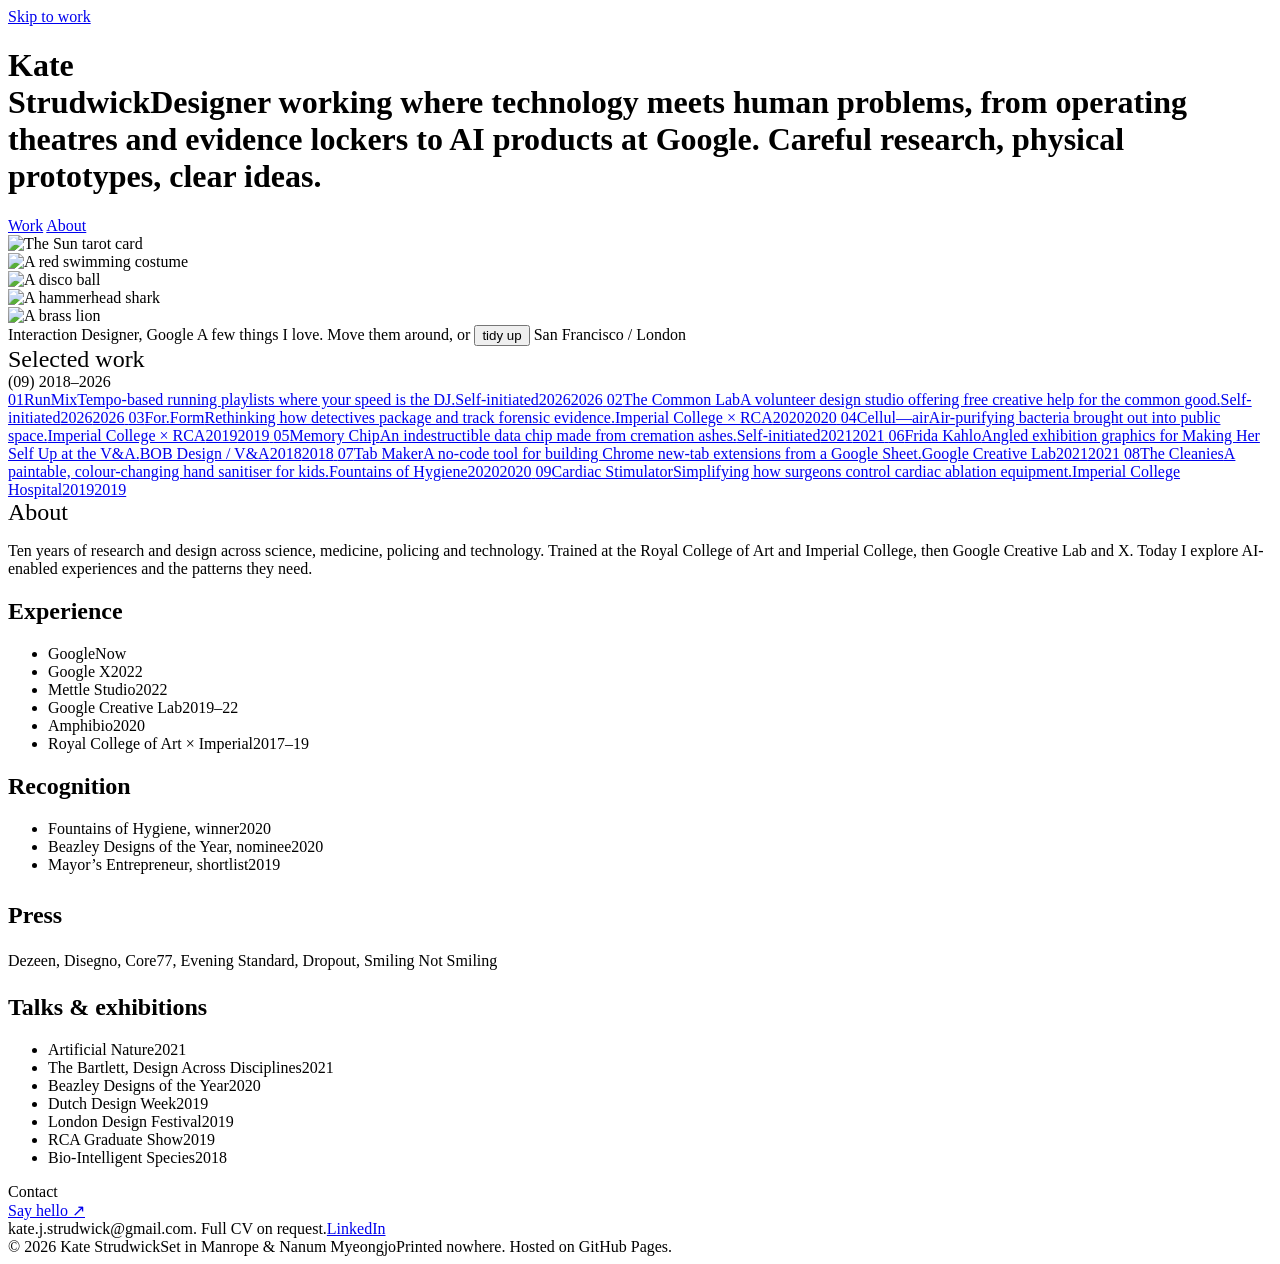
==== index.html @ f7bef3c4 "Add files via upload" ====
<!doctype html>
<html lang="en">
<head>
<meta charset="utf-8">
<meta name="viewport" content="width=device-width, initial-scale=1, viewport-fit=cover">
<title>Kate Strudwick, designer</title>
<meta name="description" content="Kate Strudwick is a designer working where technology meets human problems, from operating theatres and evidence lockers to AI products at Google.">
<meta property="og:title" content="Kate Strudwick, designer">
<meta property="og:description" content="Kate Strudwick is a designer working where technology meets human problems, from operating theatres and evidence lockers to AI products at Google.">
<meta property="og:image" content="https://katestrudwick.com/assets/img/share.jpg">
<meta property="og:url" content="https://katestrudwick.com/">
<meta name="twitter:card" content="summary_large_image">
<link rel="icon" href="favicon.svg" type="image/svg+xml">
<link rel="preconnect" href="https://fonts.googleapis.com"><link rel="preconnect" href="https://fonts.gstatic.com" crossorigin><link href="https://fonts.googleapis.com/css2?family=Manrope:wght@300;400;500;600;700&amp;family=Nanum+Myeongjo:wght@400;700&amp;display=swap" rel="stylesheet">
<link rel="stylesheet" href="assets/css/site.css">
</head>
<body>
<a class="skip" href="#work">Skip to work</a>
<div class="wrap">
<header class="hero">
<h1><span class="name">Kate<br>Strudwick</span>Designer working where technology meets human problems, from operating theatres and evidence lockers to AI products at Google. Careful research, physical prototypes, clear ideas.</h1>
<nav class="detail" aria-label="Main"><span class="links"><a href="#work">Work</a> <a href="#about">About</a></span><a class="dot-link" href="mailto:kate.j.strudwick@gmail.com" aria-label="Email Kate"><span class="dot"></span></a></nav>
<div class="objects" aria-label="A few things I love. Drag them around.">
<div class="obj" data-desk="22.3,440,190,-12" data-mob="18.1,468,85,-12" title="The Sun tarot card"><img src="assets/objects/object-1.png" alt="The Sun tarot card" draggable="false"></div>
<div class="obj" data-desk="34.3,376,240,8" data-mob="39.0,439,105,8" title="A red swimming costume"><img src="assets/objects/object-2.png" alt="A red swimming costume" draggable="false"></div>
<div class="obj" data-desk="50.7,505,270,0" data-mob="61.0,522,115,0" title="A disco ball"><img src="assets/objects/object-3.png" alt="A disco ball" draggable="false"></div>
<div class="obj" data-desk="67.5,367,150,24" data-mob="68.6,609,70,24" title="A hammerhead shark"><img src="assets/objects/object-4.png" alt="A hammerhead shark" draggable="false"></div>
<div class="obj" data-desk="35.8,660,300,-6" data-mob="29.1,619,130,-6" title="A brass lion"><img src="assets/objects/object-5.png" alt="A brass lion" draggable="false"></div>
</div>
<div class="hero-meta detail">
<span>Interaction Designer, Google</span>
<span>A few things I love. Move them around, or <button type="button" class="tidy">tidy up</button></span>
<span>San Francisco / London</span>
</div>
</header>

<main>
<section id="work" class="work" aria-labelledby="work-h">
<div class="section-head"><h2 id="work-h" class="label" style="margin:0;font-weight:400">Selected work</h2><span class="label muted">(09) 2018–2026</span></div>
<a class="row" href="runmix/" data-print="assets/img/runmix/print.jpg">
<span class="n">01</span><span class="t">RunMix</span><span class="d">Tempo-based running playlists where your speed is the DJ.</span><span class="w">Self-initiated<span class="y-m">2026</span></span><span class="y">2026</span>
</a>
<a class="row" href="the-common-lab/" data-print="assets/img/the-common-lab/print.jpg">
<span class="n">02</span><span class="t">The Common Lab</span><span class="d">A volunteer design studio offering free creative help for the common good.</span><span class="w">Self-initiated<span class="y-m">2026</span></span><span class="y">2026</span>
</a>
<a class="row" href="for-form/" data-print="assets/img/for-form/print.jpg">
<span class="n">03</span><span class="t">For.Form</span><span class="d">Rethinking how detectives package and track forensic evidence.</span><span class="w">Imperial College × RCA<span class="y-m">2020</span></span><span class="y">2020</span>
</a>
<a class="row" href="cellul-air/" data-print="assets/img/cellul-air/print.jpg">
<span class="n">04</span><span class="t">Cellul—air</span><span class="d">Air-purifying bacteria brought out into public space.</span><span class="w">Imperial College × RCA<span class="y-m">2019</span></span><span class="y">2019</span>
</a>
<a class="row" href="memory-chip/" data-print="assets/img/memory-chip/print.jpg">
<span class="n">05</span><span class="t">Memory Chip</span><span class="d">An indestructible data chip made from cremation ashes.</span><span class="w">Self-initiated<span class="y-m">2021</span></span><span class="y">2021</span>
</a>
<a class="row" href="frida-kahlo/" data-print="assets/img/frida-kahlo/print.jpg">
<span class="n">06</span><span class="t">Frida Kahlo</span><span class="d">Angled exhibition graphics for Making Her Self Up at the V&amp;A.</span><span class="w">BOB Design / V&amp;A<span class="y-m">2018</span></span><span class="y">2018</span>
</a>
<a class="row" href="tab-maker/" data-print="assets/img/tab-maker/print.jpg">
<span class="n">07</span><span class="t">Tab Maker</span><span class="d">A no-code tool for building Chrome new-tab extensions from a Google Sheet.</span><span class="w">Google Creative Lab<span class="y-m">2021</span></span><span class="y">2021</span>
</a>
<a class="row" href="the-cleanies/" data-print="assets/img/the-cleanies/print.jpg">
<span class="n">08</span><span class="t">The Cleanies</span><span class="d">A paintable, colour-changing hand sanitiser for kids.</span><span class="w">Fountains of Hygiene<span class="y-m">2020</span></span><span class="y">2020</span>
</a>
<a class="row" href="cardiac-stimulator/" data-print="assets/img/cardiac-stimulator/print.jpg">
<span class="n">09</span><span class="t">Cardiac Stimulator</span><span class="d">Simplifying how surgeons control cardiac ablation equipment.</span><span class="w">Imperial College Hospital<span class="y-m">2019</span></span><span class="y">2019</span>
</a>
</section>

<section id="about" class="about" aria-labelledby="about-h">
<h2 id="about-h" class="label" style="margin:0;font-weight:400">About</h2>
<div class="body">
<p class="lede">Ten years of research and design across science, medicine, policing and technology. Trained at the Royal College of Art and Imperial College, then Google Creative Lab and X. Today I explore AI-enabled experiences and the patterns they need.</p>
<div class="cols detail">
<div><h2>Experience</h2><ul><li><span>Google</span><span>Now</span></li><li><span>Google X</span><span>2022</span></li><li><span>Mettle Studio</span><span>2022</span></li><li><span>Google Creative Lab</span><span>2019–22</span></li><li><span>Amphibio</span><span>2020</span></li><li><span>Royal College of Art × Imperial</span><span>2017–19</span></li></ul></div>
<div><h2>Recognition</h2><ul><li><span>Fountains of Hygiene, winner</span><span>2020</span></li><li><span>Beazley Designs of the Year, nominee</span><span>2020</span></li><li><span>Mayor’s Entrepreneur, shortlist</span><span>2019</span></li></ul><h2 style="margin-top:28px">Press</h2><p style="margin:0;line-height:1.6">Dezeen, Disegno, Core77, Evening Standard, Dropout, Smiling Not Smiling</p></div>
<div><h2>Talks &amp; exhibitions</h2><ul><li><span>Artificial Nature</span><span>2021</span></li><li><span>The Bartlett, Design Across Disciplines</span><span>2021</span></li><li><span>Beazley Designs of the Year</span><span>2020</span></li><li><span>Dutch Design Week</span><span>2019</span></li><li><span>London Design Festival</span><span>2019</span></li><li><span>RCA Graduate Show</span><span>2019</span></li><li><span>Bio-Intelligent Species</span><span>2018</span></li></ul></div>
</div>
</div>
</section>
</main>

<footer class="contact">
<div class="label">Contact</div>
<a class="say-hello" href="mailto:kate.j.strudwick@gmail.com">Say hello ↗</a>
<div class="contact-line"><span>kate.j.strudwick@gmail.com. Full CV on request.</span><a href="https://www.linkedin.com/in/kate-strudwick-1132256a/">LinkedIn</a></div>
<div class="colophon detail"><span>© 2026 Kate Strudwick</span><span>Set in Manrope &amp; Nanum Myeongjo</span><span>Printed nowhere. Hosted on GitHub Pages.</span></div>
</footer>
</div>
<script src="assets/js/site.js"></script>
</body>
</html>
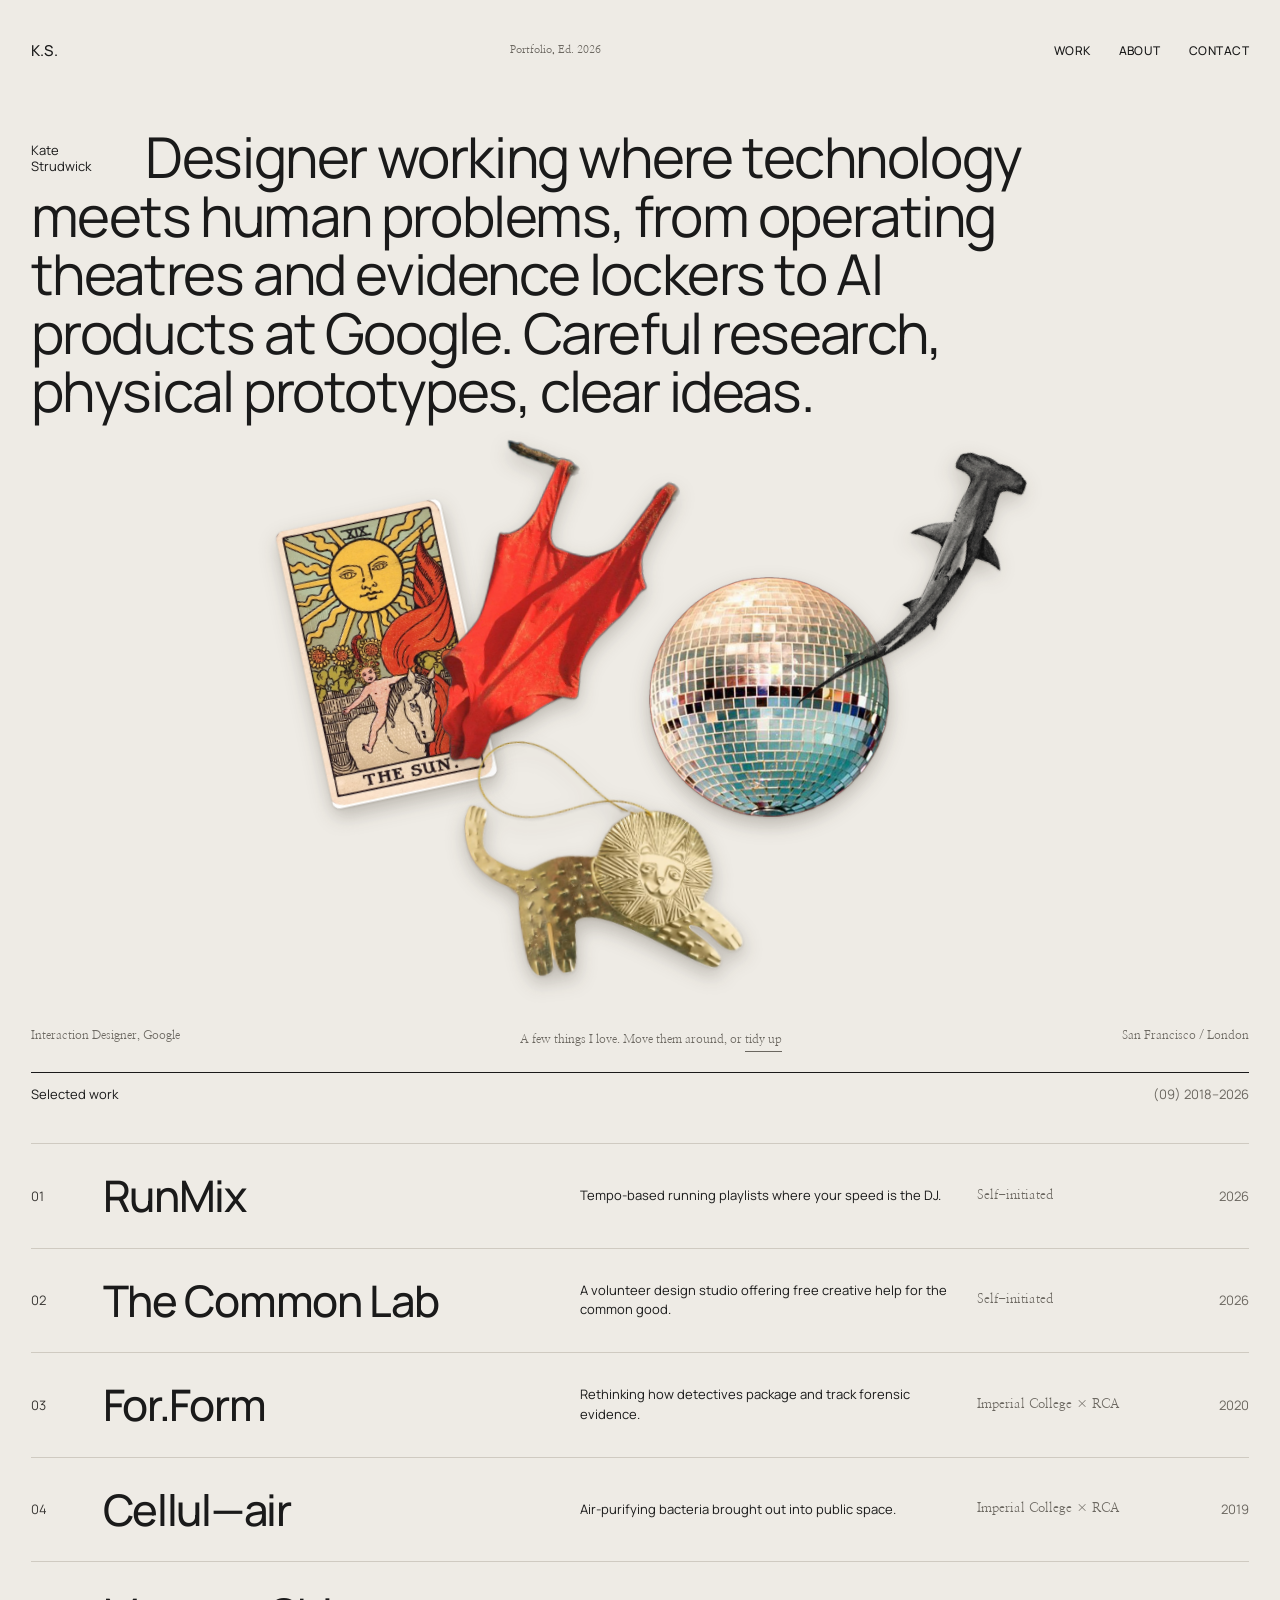
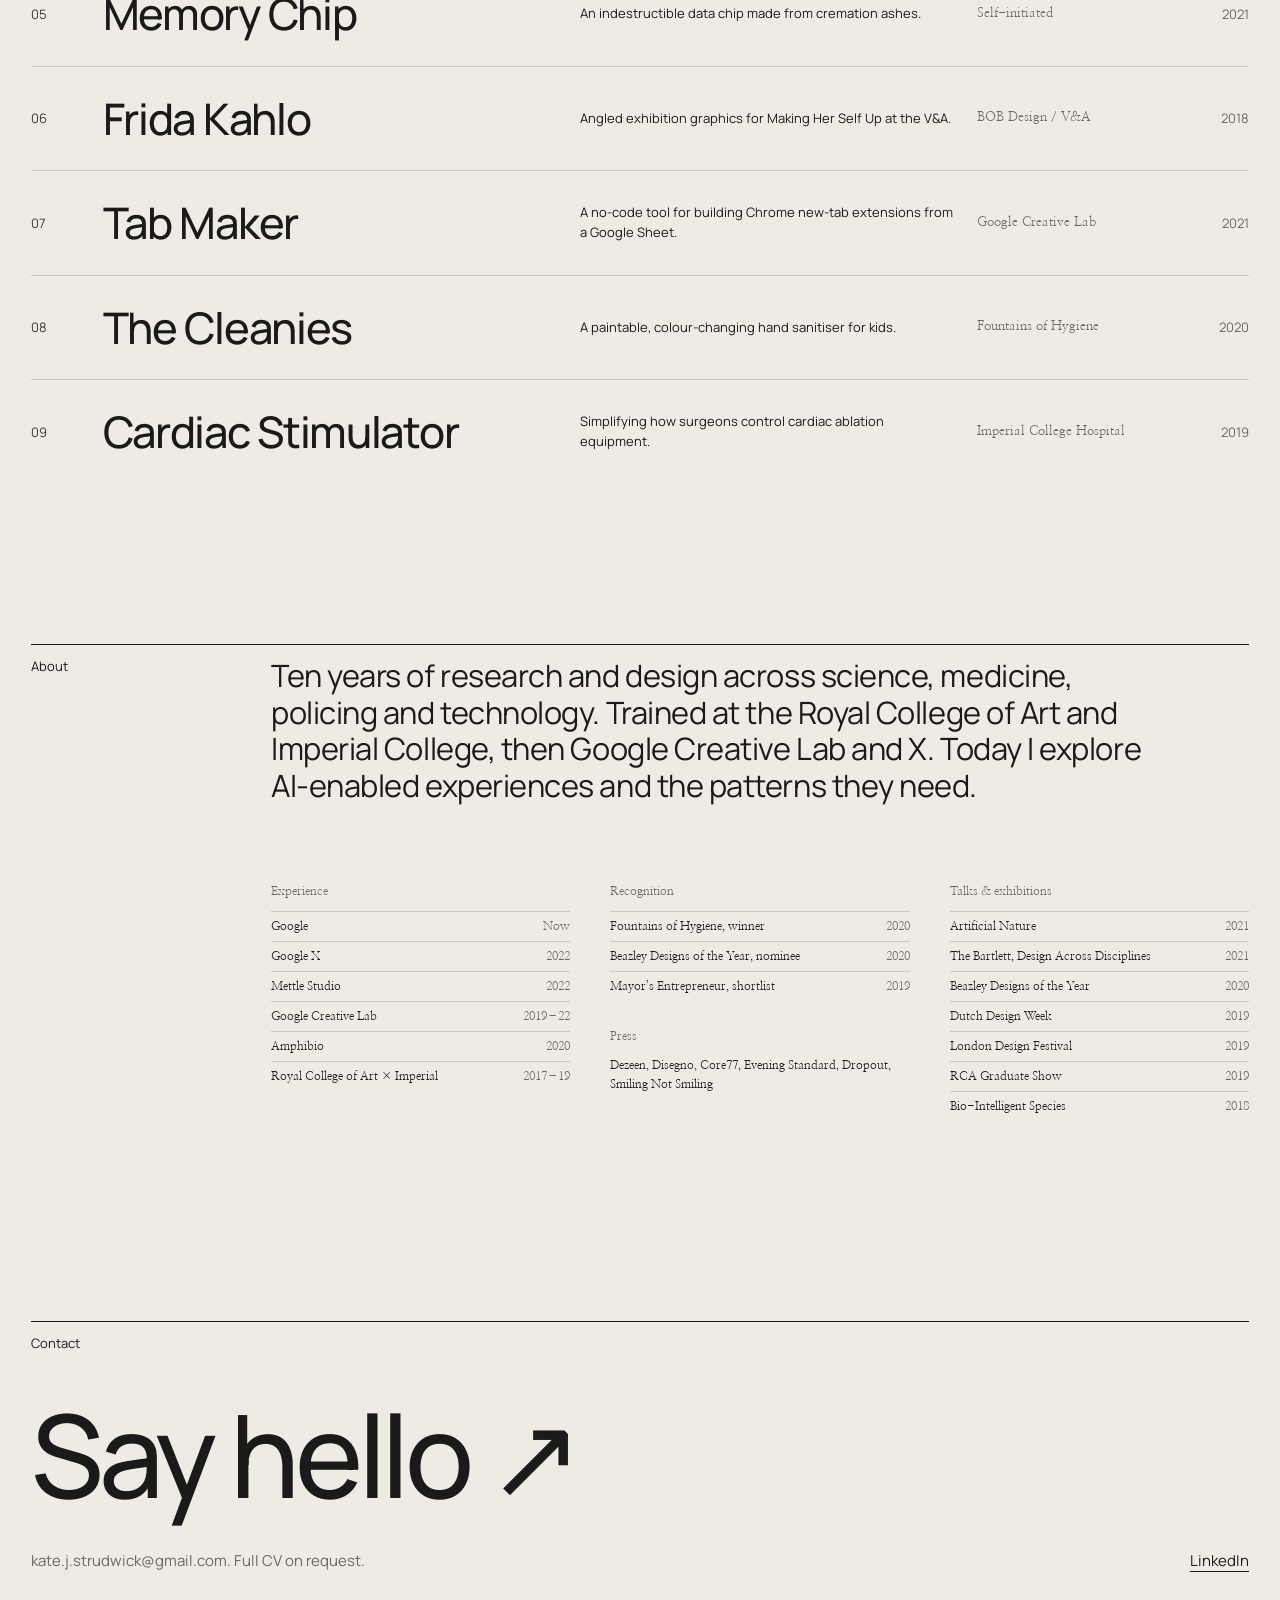
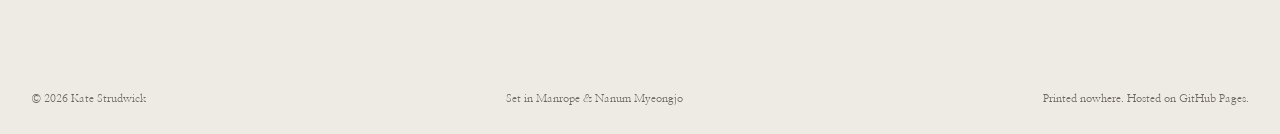
==== commit a1046a78: "Add files via upload" ====
--- a/index.html
+++ b/index.html
@@ -17,9 +17,13 @@
 <body>
 <a class="skip" href="#work">Skip to work</a>
 <div class="wrap">
-<header class="hero">
+<header class="topbar">
+<a class="ks" href="./" aria-label="Kate Strudwick, home">K.S.</a>
+<span class="detail muted mid">Portfolio, Ed. 2026</span>
+<nav class="caps-row" aria-label="Main"><a class="caps" id="nav-work" href="#work">Work</a><a class="caps" href="#about">About</a><a class="caps" href="mailto:kate.j.strudwick@gmail.com">Contact</a></nav>
+</header>
+<section class="hero" aria-label="Introduction">
 <h1><span class="name">Kate<br>Strudwick</span>Designer working where technology meets human problems, from operating theatres and evidence lockers to AI products at Google. Careful research, physical prototypes, clear ideas.</h1>
-<nav class="detail" aria-label="Main"><span class="links"><a href="#work">Work</a> <a href="#about">About</a></span><a class="dot-link" href="mailto:kate.j.strudwick@gmail.com" aria-label="Email Kate"><span class="dot"></span></a></nav>
 <div class="objects" aria-label="A few things I love. Drag them around.">
 <div class="obj" data-desk="22.3,440,190,-12" data-mob="18.1,468,85,-12" title="The Sun tarot card"><img src="assets/objects/object-1.png" alt="The Sun tarot card" draggable="false"></div>
 <div class="obj" data-desk="34.3,376,240,8" data-mob="39.0,439,105,8" title="A red swimming costume"><img src="assets/objects/object-2.png" alt="A red swimming costume" draggable="false"></div>
@@ -32,7 +36,7 @@
 <span>A few things I love. Move them around, or <button type="button" class="tidy">tidy up</button></span>
 <span>San Francisco / London</span>
 </div>
-</header>
+</section>
 
 <main>
 <section id="work" class="work" aria-labelledby="work-h">
--- a/assets/css/site.css
+++ b/assets/css/site.css
@@ -0,0 +1,178 @@
+/* katestrudwick.com */
+:root{
+  --paper:#EEEBE5; --ink:#1A1A1A; --ink-2:#3A3835; --muted:#6B6760; --rule:#CFCAC1;
+  --sans:"Manrope",system-ui,-apple-system,"Helvetica Neue",Arial,sans-serif;
+  --serif:"Nanum Myeongjo",Georgia,"Times New Roman",serif;
+  --gutter:clamp(20px,2.4vw,36px);
+}
+*{box-sizing:border-box}
+html{-webkit-text-size-adjust:100%}
+body{margin:0;background:var(--paper);color:var(--ink);font-family:var(--sans);-webkit-font-smoothing:antialiased}
+a{color:var(--ink);text-decoration:none}
+a:hover{color:#6B4E2E}
+button{font:inherit;color:inherit;background:none;border:0;padding:0;cursor:pointer}
+button:hover{color:#6B4E2E}
+img{max-width:100%}
+:focus-visible{outline:2px solid var(--ink);outline-offset:3px}
+.skip{position:absolute;left:-9999px;top:8px;background:var(--ink);color:var(--paper);padding:8px 12px;z-index:100}
+.skip:focus{left:8px;color:var(--paper)}
+.detail{font-family:var(--serif);font-size:12px}
+.muted{color:var(--muted)}
+.label{font-size:13px}
+.wrap{padding:0 var(--gutter)}
+
+/* ---------- Home: top bar (matches the project pages) ---------- */
+.topbar{display:flex;justify-content:space-between;align-items:center;gap:16px;padding-top:28px}
+.topbar .title{font-size:15px;font-weight:500;letter-spacing:.02em;text-transform:uppercase}
+.topbar .mid{font-size:11px}
+.caps-row{display:flex;gap:28px}
+
+/* ---------- Home: hero ---------- */
+.hero{position:relative;display:flex;flex-wrap:wrap;gap:24px 40px;align-items:flex-start;padding-top:56px;min-height:max(1000px,70vw)}
+.hero h1{flex:1 1 560px;margin:0;max-width:1180px;font-size:clamp(34px,4.4vw,150px);font-weight:400;letter-spacing:-.025em;line-height:1.04}
+@media (min-width:1100px){.hero h1{max-width:var(--stmt,75%)}}
+.ks{font-size:15px;font-weight:500;letter-spacing:.02em;text-decoration:none;color:var(--ink)}
+.hero .name{display:inline-block;vertical-align:.55em;margin-right:4.2em;font-size:clamp(13px,.9vw,20px);line-height:1.2;letter-spacing:0}
+.hero nav{flex:0 0 auto;display:flex;gap:20px;align-items:center;padding-top:12px}
+.dot{display:block;width:22px;height:22px;border-radius:50%;background:var(--ink)}
+.dot-link{display:flex;align-items:center;justify-content:center;width:44px;height:44px;margin:-11px;align-self:center}
+.hero-meta{position:absolute;left:0;right:0;bottom:20px;z-index:3;display:flex;flex-wrap:wrap;justify-content:space-between;gap:12px;color:var(--muted)}
+.tidy{border-bottom:1px solid currentColor;min-height:24px}
+.tidy:hover{color:var(--ink)}
+
+/* the objects */
+.objects{position:absolute;inset:0;pointer-events:none;z-index:2}
+.obj{position:absolute;pointer-events:auto;touch-action:none;user-select:none;-webkit-user-select:none;cursor:grab}
+.obj:active{cursor:grabbing}
+.obj img{display:block;width:100%;height:auto;pointer-events:none;filter:drop-shadow(0 8px 10px rgba(40,32,20,.22)) drop-shadow(0 1px 1px rgba(40,32,20,.18));transition:scale .16s ease;animation:drop 1.1s cubic-bezier(.25,.8,.3,1) both;animation-delay:var(--delay,0ms)}
+.obj:hover img{scale:1.04}
+@keyframes drop{0%{translate:0 -110vh;opacity:0}12%{opacity:1}70%{translate:0 14px}85%{translate:0 -6px}100%{translate:0 0}}
+
+/* ---------- Home: work list ---------- */
+.section-head{display:flex;justify-content:space-between;align-items:baseline;border-top:1px solid var(--ink);padding-top:12px;margin-bottom:40px}
+.work{position:relative}
+.row{display:flex;flex-wrap:wrap;align-items:center;gap:12px 24px;padding:30px 0;border-top:1px solid var(--rule)}
+.row .n{flex:0 0 48px;font-size:13px;color:var(--ink-2)}
+.row .t{flex:1 1 360px;font-size:clamp(30px,3.4vw,48px);font-weight:500;letter-spacing:-.03em;line-height:1}
+.row .d{flex:1 1 280px;font-size:13px;line-height:1.5}
+.row .w{flex:0 0 200px;font-family:var(--serif);font-size:13px;color:var(--muted)}
+.row .y-m{display:none}
+.row .y{flex:0 0 48px;font-size:13px;color:var(--muted);text-align:right}
+.hover-print{position:fixed;left:0;top:0;width:220px;z-index:50;pointer-events:none;box-shadow:0 1px 2px rgba(40,32,20,.16),0 12px 26px rgba(40,32,20,.18);opacity:0;transition:opacity .15s ease}
+.hover-print.on{opacity:1}
+.hover-print img{display:block;width:100%;aspect-ratio:4/5;object-fit:cover}
+
+/* ---------- Home: about + contact ---------- */
+.about{display:flex;flex-wrap:wrap;gap:40px;border-top:1px solid var(--ink);margin-top:160px;padding-top:12px}
+.about > .label{flex:1 1 200px}
+.about .body{flex:999 1 640px;min-width:0}
+.about p.lede{margin:0;max-width:900px;font-size:clamp(24px,2.4vw,34px);line-height:1.2;letter-spacing:-.015em}
+.cols{display:flex;flex-wrap:wrap;gap:40px;margin-top:80px}
+.cols > div{flex:1 1 240px}
+.cols h2{margin:0 0 12px;font:inherit;color:var(--muted)}
+.cols ul{list-style:none;margin:0;padding:0}
+.cols li{display:flex;justify-content:space-between;gap:12px;padding:7px 0;border-top:1px solid var(--rule)}
+.cols li span:last-child{color:var(--muted)}
+.contact{margin-top:200px;border-top:1px solid var(--ink);padding:12px 0 28px}
+.say-hello{display:block;margin-top:48px;font-size:clamp(56px,9vw,152px);font-weight:500;letter-spacing:-.045em;line-height:.95}
+.contact-line{display:flex;flex-wrap:wrap;justify-content:space-between;gap:12px;margin-top:40px;font-size:15px;color:var(--muted)}
+.contact-line a{border-bottom:1px solid var(--ink)}
+.colophon{display:flex;flex-wrap:wrap;justify-content:space-between;gap:12px;margin-top:120px;font-size:11px;color:var(--muted)}
+
+/* ---------- Project page ---------- */
+body.project{height:100vh;height:100dvh;overflow:hidden}
+.p{position:relative;height:100vh;height:100dvh;display:flex;flex-direction:column;overflow:hidden}
+.p-head{display:grid;grid-template-columns:1fr auto 1fr;align-items:baseline;gap:16px;padding:28px var(--gutter) 0}
+.p-head .info{justify-self:end}
+.p-head h1{margin:0;text-align:center;font-family:var(--serif);font-size:15px;font-weight:400;letter-spacing:0}
+.caps{font-size:12px;font-weight:500;letter-spacing:.04em;text-transform:uppercase;min-height:44px;display:inline-flex;align-items:center}
+.p-summary{display:none}
+.p-stage{flex:1 1 auto;min-height:0;display:flex;align-items:center;justify-content:center;padding:24px clamp(20px,6vw,120px);cursor:e-resize;width:100%}
+.p-stage img{display:none;max-width:100%;max-height:100%;object-fit:contain}
+.p-stage img.on{display:block}
+.p-stage{container-type:size}
+.p-stage .vid{display:none;width:min(100cqw,calc(100cqh * 16 / 9));aspect-ratio:16/9;background:#000;cursor:auto}
+.p-stage .vid.on{display:block}
+.p-stage .vid iframe{display:block;width:100%;height:100%;border:0}
+.single .p-nav,.single .p-dots{visibility:hidden}
+.single .p-stage{cursor:auto}
+.p-foot{display:flex;flex-wrap:wrap;justify-content:space-between;align-items:center;gap:12px 24px;padding:0 var(--gutter) 20px;font-family:var(--serif);font-size:11px}
+.p-foot .cap{flex:1 1 320px;color:var(--muted)}
+.p-nav{display:flex;gap:20px;align-items:center;font-variant-numeric:tabular-nums}
+.p-nav button{min-width:44px;min-height:44px;font-family:var(--sans);font-size:14px}
+.p-dots,.p-about{display:none}
+.p-panel{position:absolute;top:0;right:0;bottom:0;width:min(600px,100%);background:var(--panel,#D6D9E0);transform:translateX(100%);transition:transform .52s cubic-bezier(.2,.7,.1,1),visibility 0s linear .52s;overflow-y:auto;padding:28px var(--gutter) 40px;z-index:10;visibility:hidden}
+.panel-open .p-panel{transform:none;visibility:visible;transition:transform .52s cubic-bezier(.2,.7,.1,1),visibility 0s}
+.p-panel .top{display:flex;justify-content:space-between;align-items:baseline;margin-bottom:40px;position:sticky;top:-28px;background:var(--panel,#D6D9E0);padding-top:0}
+.p-panel .sub{font-family:var(--serif);font-size:11px;color:#4A4843}
+.p-panel .intro{margin:0 0 28px;font-size:28px;line-height:1.15;letter-spacing:-.015em}
+.p-panel .text{font-size:15px;line-height:1.5}
+.p-panel .text p{margin:0 0 16px}
+.meta{margin-top:40px;font-size:13px}
+.meta div{display:flex;gap:16px;padding:10px 0;border-top:1px solid rgba(26,26,26,.25)}
+.meta dt{flex:0 0 110px;margin:0}
+.meta dd{margin:0}
+.stages{margin-top:48px}
+.stages h2{margin:0 0 12px;font:400 11px var(--serif);color:#4A4843}
+.stages div{display:flex;gap:16px;padding:12px 0;border-top:1px solid rgba(26,26,26,.25);font-size:14px;line-height:1.45}
+.stages span:first-child{flex:0 0 110px}
+.next{display:block;margin-top:56px;padding-top:12px;border-top:1px solid rgba(26,26,26,.25);font-size:22px;letter-spacing:-.01em}
+.scrim{display:none}
+
+/* ---------- Phones ---------- */
+@media (max-width:700px){
+  .wrap{padding:0 20px}
+  .topbar{padding-top:8px;align-items:center}
+  .topbar .mid{display:none}
+  .topbar .title{font-size:13px}
+  .caps-row{gap:16px}
+  .hero{display:block;padding-top:32px;min-height:870px}
+  .hero h1{font-size:30px;line-height:1.1}
+  .hero .name{vertical-align:.35em;margin-right:2.4em;font-size:12px}
+  .hero-meta{flex-direction:column;gap:4px;bottom:20px}
+  .objects{left:-20px;right:-20px;overflow:hidden}
+  .section-head{margin-bottom:24px}
+  .row{display:grid;grid-template-columns:30px 1fr;gap:8px 0;padding:20px 0 22px}
+  .row .n{font-size:12px}
+  .row .t{font-size:30px}
+  .row .d,.row .w,.row .y{grid-column:2;flex:none;text-align:left}
+  .row .w{display:flex;justify-content:space-between;font-size:12px}
+  .row .y{display:none}
+  .row .w .y-m{display:inline}
+  .about,.contact{margin-top:96px}
+  .about{display:block}
+  .about p.lede{font-size:22px;line-height:1.22;margin-top:24px}
+  .cols{display:block;margin-top:48px}
+  .cols > div + div{margin-top:32px}
+  .say-hello{font-size:64px;margin-top:32px}
+  .contact-line{flex-direction:column;font-size:14px}
+  .colophon{flex-direction:column;gap:4px;margin-top:64px}
+
+  .p-head{padding:8px 20px 0;align-items:center}
+  .p-head{grid-template-columns:auto 1fr}
+  .p-head h1{display:none}
+  .p-head .info{display:none}
+  .ks{font-size:13px}
+  .p-summary{display:block;padding:16px 20px 0}
+  .p-summary .t{margin:0;font-size:34px;font-weight:500;letter-spacing:-.03em;line-height:1}
+  .p-summary p{margin:10px 0 0;font-size:13px;line-height:1.45;color:var(--ink-2)}
+  .p-stage{padding:20px}
+  .p-foot{padding:0 20px;min-height:32px}
+  .p-foot .back,.p-foot .p-nav{display:none}
+  .p-dots{display:flex;justify-content:center;gap:6px;padding:8px 0 4px}
+  .p-dots span{width:6px;height:6px;border-radius:50%;background:#C4BFB6}
+  .p-dots span.on{background:var(--ink)}
+  .p-about{display:flex;justify-content:space-between;align-items:center;margin:8px 20px 24px;padding:14px 0;border-top:1px solid var(--ink);min-height:48px;font-size:12px;font-weight:500;letter-spacing:.04em;text-transform:uppercase;width:calc(100% - 40px)}
+  .p-panel{top:auto;left:0;width:100%;height:86%;transform:translateY(100%);padding:0 20px 40px}
+  .p-panel .top{top:0;padding:12px 0;border-bottom:1px solid rgba(26,26,26,.25);margin-bottom:0}
+  .p-panel .intro{margin:24px 0 20px;font-size:22px}
+  .p-panel .text{font-size:14px}
+  .meta dt{flex-basis:92px}
+  .scrim{display:block;position:absolute;inset:0;background:rgba(26,26,26,.18);opacity:0;pointer-events:none;transition:opacity .4s ease;z-index:9}
+  .panel-open .scrim{opacity:1;pointer-events:auto}
+}
+.back-m{display:none}
+@media (prefers-reduced-motion:reduce){
+  .obj img{animation:none}
+  .p-panel{transition:none}
+}
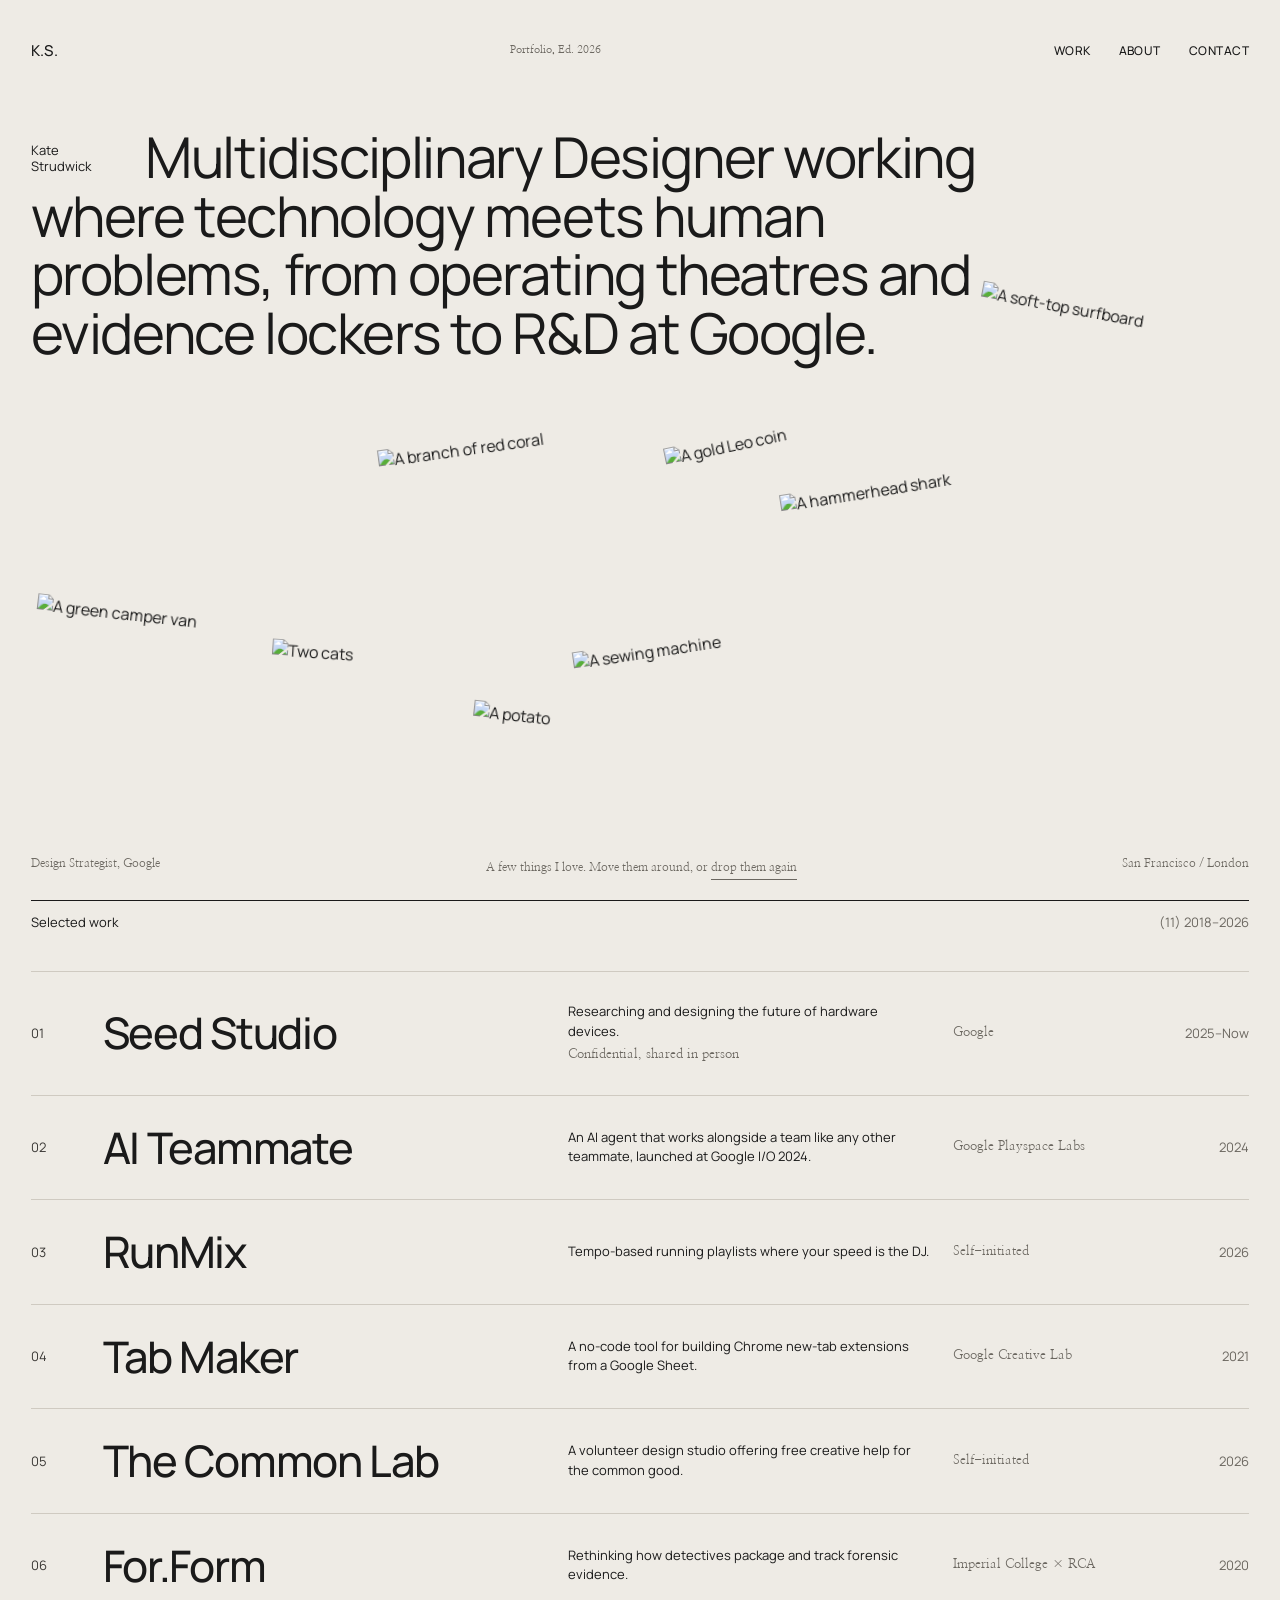
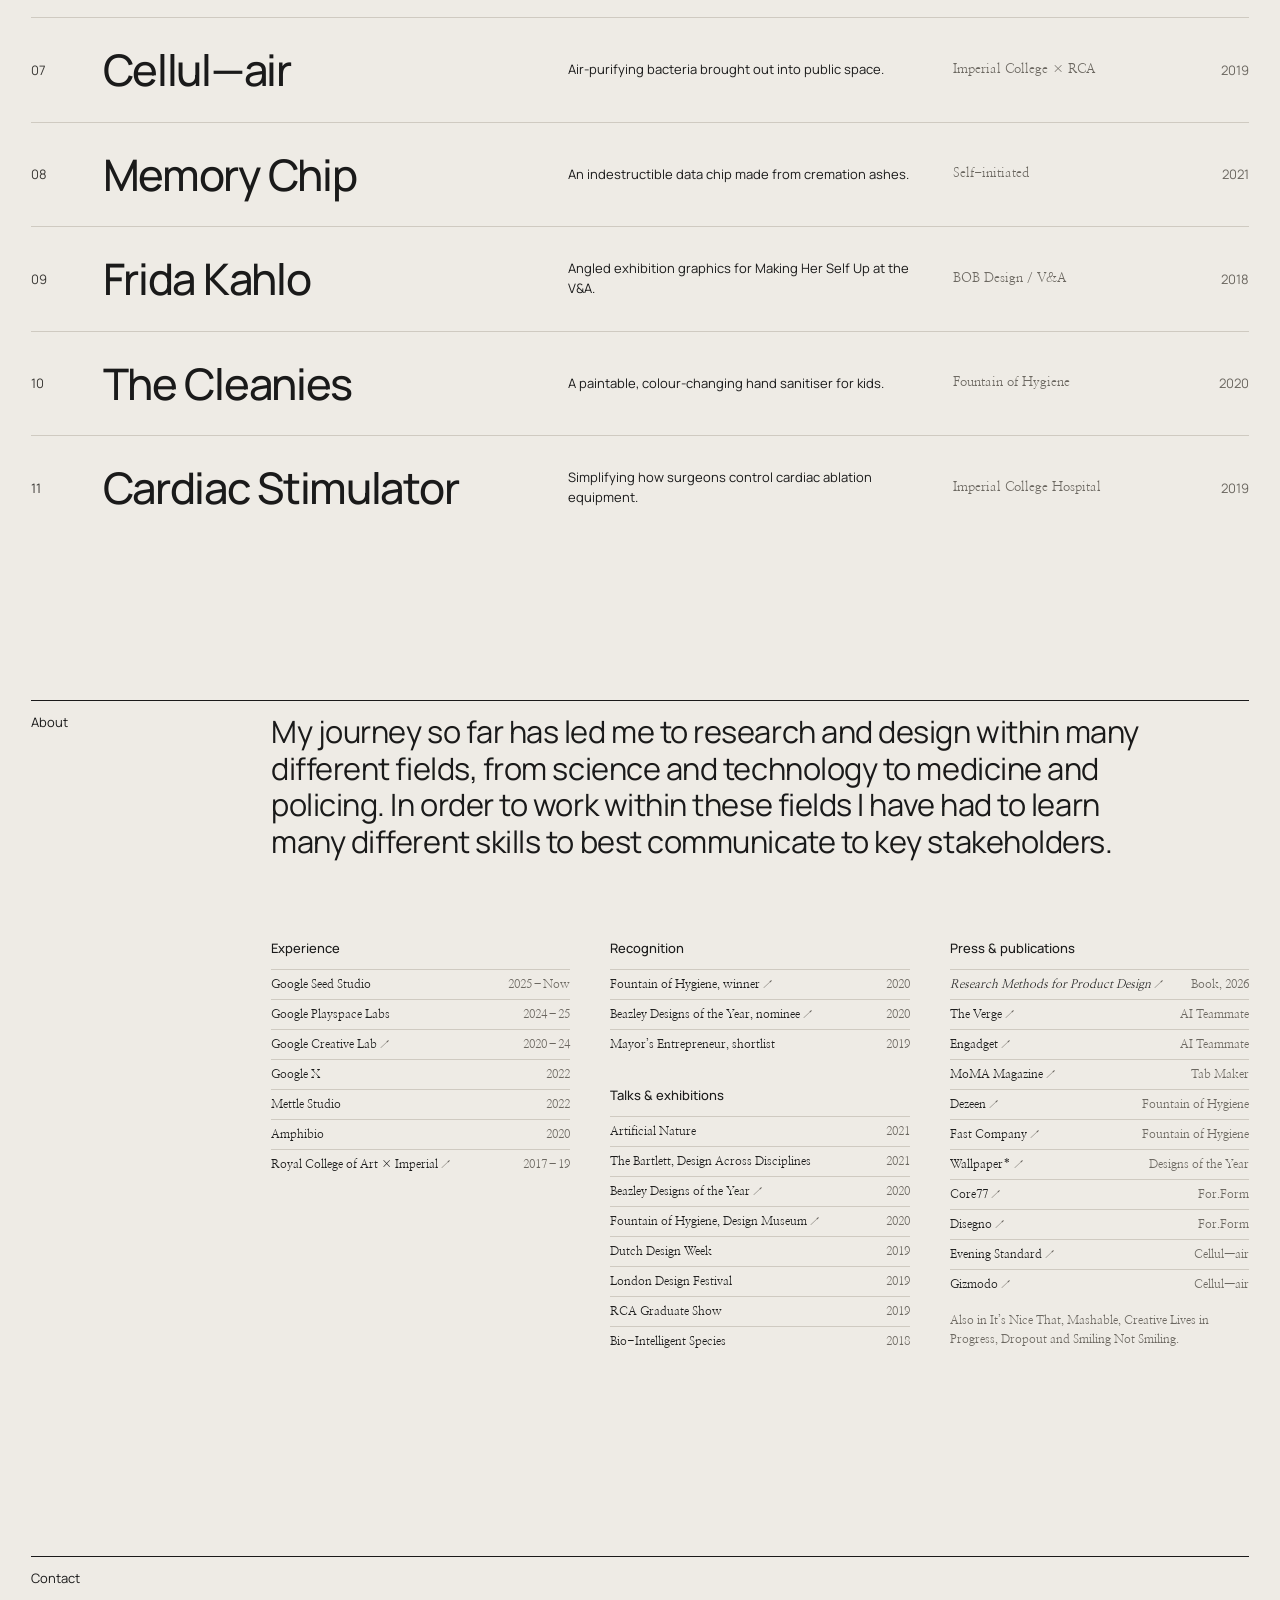
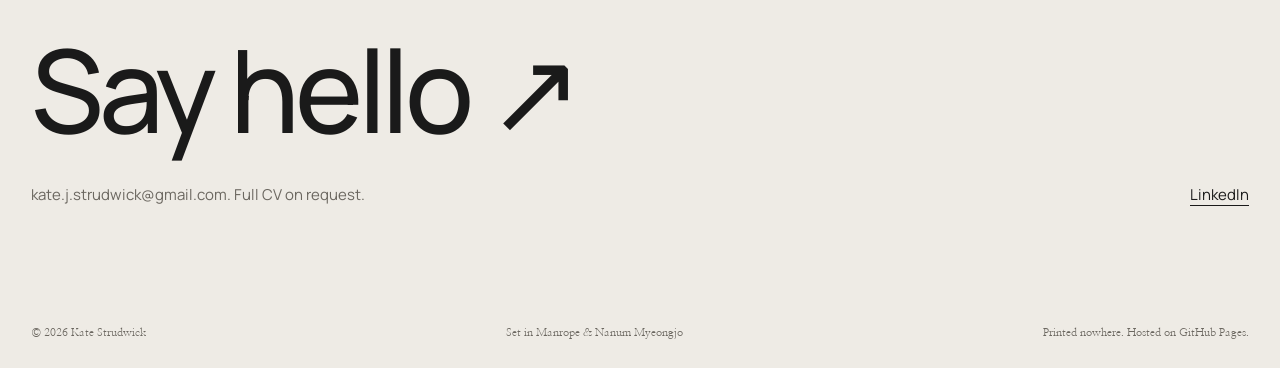
==== commit 22d4603e: "Add files via upload" ====
--- a/index.html
+++ b/index.html
@@ -3,10 +3,10 @@
 <head>
 <meta charset="utf-8">
 <meta name="viewport" content="width=device-width, initial-scale=1, viewport-fit=cover">
-<title>Kate Strudwick, designer</title>
-<meta name="description" content="Kate Strudwick is a designer working where technology meets human problems, from operating theatres and evidence lockers to AI products at Google.">
-<meta property="og:title" content="Kate Strudwick, designer">
-<meta property="og:description" content="Kate Strudwick is a designer working where technology meets human problems, from operating theatres and evidence lockers to AI products at Google.">
+<title>Kate Strudwick</title>
+<meta name="description" content="Kate Strudwick is a multidisciplinary designer working where technology meets human problems, from operating theatres and evidence lockers to R&amp;D at Google.">
+<meta property="og:title" content="Kate Strudwick">
+<meta property="og:description" content="Kate Strudwick is a multidisciplinary designer working where technology meets human problems, from operating theatres and evidence lockers to R&amp;D at Google.">
 <meta property="og:image" content="https://katestrudwick.com/assets/img/share.jpg">
 <meta property="og:url" content="https://katestrudwick.com/">
 <meta name="twitter:card" content="summary_large_image">
@@ -23,61 +23,70 @@
 <nav class="caps-row" aria-label="Main"><a class="caps" id="nav-work" href="#work">Work</a><a class="caps" href="#about">About</a><a class="caps" href="mailto:kate.j.strudwick@gmail.com">Contact</a></nav>
 </header>
 <section class="hero" aria-label="Introduction">
-<h1><span class="name">Kate<br>Strudwick</span>Designer working where technology meets human problems, from operating theatres and evidence lockers to AI products at Google. Careful research, physical prototypes, clear ideas.</h1>
+<h1><span class="name">Kate<br>Strudwick</span>Multidisciplinary Designer working where technology meets human problems, from operating theatres and evidence lockers to R&amp;D at Google.</h1>
 <div class="objects" aria-label="A few things I love. Drag them around.">
-<div class="obj" data-desk="22.3,440,190,-12" data-mob="18.1,468,85,-12" title="The Sun tarot card"><img src="assets/objects/object-1.png" alt="The Sun tarot card" draggable="false"></div>
-<div class="obj" data-desk="34.3,376,240,8" data-mob="39.0,439,105,8" title="A red swimming costume"><img src="assets/objects/object-2.png" alt="A red swimming costume" draggable="false"></div>
-<div class="obj" data-desk="50.7,505,270,0" data-mob="61.0,522,115,0" title="A disco ball"><img src="assets/objects/object-3.png" alt="A disco ball" draggable="false"></div>
-<div class="obj" data-desk="67.5,367,150,24" data-mob="68.6,609,70,24" title="A hammerhead shark"><img src="assets/objects/object-4.png" alt="A hammerhead shark" draggable="false"></div>
-<div class="obj" data-desk="35.8,660,300,-6" data-mob="29.1,619,130,-6" title="A brass lion"><img src="assets/objects/object-5.png" alt="A brass lion" draggable="false"></div>
+<div class="obj" data-o="0,432,640,0" data-m="0,150,230,0" title="A green camper van"><img src="assets/objects/object-2.webp" alt="A green camper van" draggable="false"></div>
+<div class="obj" data-o="475,242,435,0" data-m="40,30,160,0" title="A branch of red coral"><img src="assets/objects/object-3.webp" alt="A branch of red coral" draggable="false"></div>
+<div class="obj" data-o="825,180,305,0" data-m="175,20,110,0" title="A gold Leo coin"><img src="assets/objects/object-6.webp" alt="A gold Leo coin" draggable="false"></div>
+<div class="obj" data-o="1345,0,345,0" data-m="285,0,95,0" title="A soft-top surfboard"><img src="assets/objects/object-4.webp" alt="A soft-top surfboard" draggable="false"></div>
+<div class="obj" data-o="485,597,335,-4" data-m="130,232,130,-4" title="A potato"><img src="assets/objects/object-1.webp" alt="A potato" draggable="false"></div>
+<div class="obj" data-o="785,497,360,0" data-m="215,172,140,0" title="A sewing machine"><img src="assets/objects/object-8.webp" alt="A sewing machine" draggable="false"></div>
+<div class="obj" data-o="975,302,390,0" data-m="188,92,150,0" title="A hammerhead shark"><img src="assets/objects/object-5.webp" alt="A hammerhead shark" draggable="false"></div>
+<div class="obj" data-o="220,582,315,0" data-m="15,238,120,0" title="Two cats"><img src="assets/objects/object-7.webp" alt="Two cats" draggable="false"></div>
 </div>
 <div class="hero-meta detail">
-<span>Interaction Designer, Google</span>
-<span>A few things I love. Move them around, or <button type="button" class="tidy">tidy up</button></span>
+<span>Design Strategist, Google</span>
+<span>A few things I love. Move them around, or <button type="button" class="tidy">drop them again</button></span>
 <span>San Francisco / London</span>
 </div>
 </section>
 
 <main>
 <section id="work" class="work" aria-labelledby="work-h">
-<div class="section-head"><h2 id="work-h" class="label" style="margin:0;font-weight:400">Selected work</h2><span class="label muted">(09) 2018–2026</span></div>
+<div class="section-head"><h2 id="work-h" class="label" style="margin:0;font-weight:400">Selected work</h2><span class="label muted">(11) 2018–2026</span></div>
+<div class="row secret" data-hush>
+<span class="n">01</span><span class="t">Seed Studio</span><span class="d">Researching and designing the future of hardware devices.<span class="hush">Confidential, shared in person</span></span><span class="w">Google<span class="y-m">2025–Now</span></span><span class="y">2025–Now</span>
+</div>
+<a class="row" href="ai-teammate/" data-print="assets/img/ai-teammate/print.jpg" data-wide>
+<span class="n">02</span><span class="t">AI Teammate</span><span class="d">An AI agent that works alongside a team like any other teammate, launched at Google I/O 2024.</span><span class="w">Google Playspace Labs<span class="y-m">2024</span></span><span class="y">2024</span>
+</a>
 <a class="row" href="runmix/" data-print="assets/img/runmix/print.jpg">
-<span class="n">01</span><span class="t">RunMix</span><span class="d">Tempo-based running playlists where your speed is the DJ.</span><span class="w">Self-initiated<span class="y-m">2026</span></span><span class="y">2026</span>
+<span class="n">03</span><span class="t">RunMix</span><span class="d">Tempo-based running playlists where your speed is the DJ.</span><span class="w">Self-initiated<span class="y-m">2026</span></span><span class="y">2026</span>
+</a>
+<a class="row" href="tab-maker/" data-print="assets/img/tab-maker/print.jpg">
+<span class="n">04</span><span class="t">Tab Maker</span><span class="d">A no-code tool for building Chrome new-tab extensions from a Google Sheet.</span><span class="w">Google Creative Lab<span class="y-m">2021</span></span><span class="y">2021</span>
 </a>
 <a class="row" href="the-common-lab/" data-print="assets/img/the-common-lab/print.jpg">
-<span class="n">02</span><span class="t">The Common Lab</span><span class="d">A volunteer design studio offering free creative help for the common good.</span><span class="w">Self-initiated<span class="y-m">2026</span></span><span class="y">2026</span>
+<span class="n">05</span><span class="t">The Common Lab</span><span class="d">A volunteer design studio offering free creative help for the common good.</span><span class="w">Self-initiated<span class="y-m">2026</span></span><span class="y">2026</span>
 </a>
 <a class="row" href="for-form/" data-print="assets/img/for-form/print.jpg">
-<span class="n">03</span><span class="t">For.Form</span><span class="d">Rethinking how detectives package and track forensic evidence.</span><span class="w">Imperial College × RCA<span class="y-m">2020</span></span><span class="y">2020</span>
+<span class="n">06</span><span class="t">For.Form</span><span class="d">Rethinking how detectives package and track forensic evidence.</span><span class="w">Imperial College × RCA<span class="y-m">2020</span></span><span class="y">2020</span>
 </a>
 <a class="row" href="cellul-air/" data-print="assets/img/cellul-air/print.jpg">
-<span class="n">04</span><span class="t">Cellul—air</span><span class="d">Air-purifying bacteria brought out into public space.</span><span class="w">Imperial College × RCA<span class="y-m">2019</span></span><span class="y">2019</span>
+<span class="n">07</span><span class="t">Cellul—air</span><span class="d">Air-purifying bacteria brought out into public space.</span><span class="w">Imperial College × RCA<span class="y-m">2019</span></span><span class="y">2019</span>
 </a>
 <a class="row" href="memory-chip/" data-print="assets/img/memory-chip/print.jpg">
-<span class="n">05</span><span class="t">Memory Chip</span><span class="d">An indestructible data chip made from cremation ashes.</span><span class="w">Self-initiated<span class="y-m">2021</span></span><span class="y">2021</span>
+<span class="n">08</span><span class="t">Memory Chip</span><span class="d">An indestructible data chip made from cremation ashes.</span><span class="w">Self-initiated<span class="y-m">2021</span></span><span class="y">2021</span>
 </a>
 <a class="row" href="frida-kahlo/" data-print="assets/img/frida-kahlo/print.jpg">
-<span class="n">06</span><span class="t">Frida Kahlo</span><span class="d">Angled exhibition graphics for Making Her Self Up at the V&amp;A.</span><span class="w">BOB Design / V&amp;A<span class="y-m">2018</span></span><span class="y">2018</span>
-</a>
-<a class="row" href="tab-maker/" data-print="assets/img/tab-maker/print.jpg">
-<span class="n">07</span><span class="t">Tab Maker</span><span class="d">A no-code tool for building Chrome new-tab extensions from a Google Sheet.</span><span class="w">Google Creative Lab<span class="y-m">2021</span></span><span class="y">2021</span>
+<span class="n">09</span><span class="t">Frida Kahlo</span><span class="d">Angled exhibition graphics for Making Her Self Up at the V&amp;A.</span><span class="w">BOB Design / V&amp;A<span class="y-m">2018</span></span><span class="y">2018</span>
 </a>
 <a class="row" href="the-cleanies/" data-print="assets/img/the-cleanies/print.jpg">
-<span class="n">08</span><span class="t">The Cleanies</span><span class="d">A paintable, colour-changing hand sanitiser for kids.</span><span class="w">Fountains of Hygiene<span class="y-m">2020</span></span><span class="y">2020</span>
+<span class="n">10</span><span class="t">The Cleanies</span><span class="d">A paintable, colour-changing hand sanitiser for kids.</span><span class="w">Fountain of Hygiene<span class="y-m">2020</span></span><span class="y">2020</span>
 </a>
 <a class="row" href="cardiac-stimulator/" data-print="assets/img/cardiac-stimulator/print.jpg">
-<span class="n">09</span><span class="t">Cardiac Stimulator</span><span class="d">Simplifying how surgeons control cardiac ablation equipment.</span><span class="w">Imperial College Hospital<span class="y-m">2019</span></span><span class="y">2019</span>
+<span class="n">11</span><span class="t">Cardiac Stimulator</span><span class="d">Simplifying how surgeons control cardiac ablation equipment.</span><span class="w">Imperial College Hospital<span class="y-m">2019</span></span><span class="y">2019</span>
 </a>
 </section>
 
 <section id="about" class="about" aria-labelledby="about-h">
 <h2 id="about-h" class="label" style="margin:0;font-weight:400">About</h2>
 <div class="body">
-<p class="lede">Ten years of research and design across science, medicine, policing and technology. Trained at the Royal College of Art and Imperial College, then Google Creative Lab and X. Today I explore AI-enabled experiences and the patterns they need.</p>
+<p class="lede">My journey so far has led me to research and design within many different fields, from science and technology to medicine and policing. In order to work within these fields I have had to learn many different skills to best communicate to key stakeholders.</p>
 <div class="cols detail">
-<div><h2>Experience</h2><ul><li><span>Google</span><span>Now</span></li><li><span>Google X</span><span>2022</span></li><li><span>Mettle Studio</span><span>2022</span></li><li><span>Google Creative Lab</span><span>2019–22</span></li><li><span>Amphibio</span><span>2020</span></li><li><span>Royal College of Art × Imperial</span><span>2017–19</span></li></ul></div>
-<div><h2>Recognition</h2><ul><li><span>Fountains of Hygiene, winner</span><span>2020</span></li><li><span>Beazley Designs of the Year, nominee</span><span>2020</span></li><li><span>Mayor’s Entrepreneur, shortlist</span><span>2019</span></li></ul><h2 style="margin-top:28px">Press</h2><p style="margin:0;line-height:1.6">Dezeen, Disegno, Core77, Evening Standard, Dropout, Smiling Not Smiling</p></div>
-<div><h2>Talks &amp; exhibitions</h2><ul><li><span>Artificial Nature</span><span>2021</span></li><li><span>The Bartlett, Design Across Disciplines</span><span>2021</span></li><li><span>Beazley Designs of the Year</span><span>2020</span></li><li><span>Dutch Design Week</span><span>2019</span></li><li><span>London Design Festival</span><span>2019</span></li><li><span>RCA Graduate Show</span><span>2019</span></li><li><span>Bio-Intelligent Species</span><span>2018</span></li></ul></div>
+<div><h2>Experience</h2><ul><li><span>Google Seed Studio</span><span>2025–Now</span></li><li><span>Google Playspace Labs</span><span>2024–25</span></li><li><a href="https://www.creativelivesinprogress.com/article/google-creative-lab-5-programme" target="_blank" rel="noopener"><span>Google Creative Lab <i class="ext">↗</i></span><span>2020–24</span></a></li><li><span>Google X</span><span>2022</span></li><li><span>Mettle Studio</span><span>2022</span></li><li><span>Amphibio</span><span>2020</span></li><li><a href="https://www.rca.ac.uk/news-and-events/rca-stories/student-story-kate-strudwick-ma-innovation-design-engineering-2017/" target="_blank" rel="noopener"><span>Royal College of Art × Imperial <i class="ext">↗</i></span><span>2017–19</span></a></li></ul></div>
+<div><h2>Recognition</h2><ul><li><a href="https://designmuseum.org/exhibitions/fountain-of-hygiene" target="_blank" rel="noopener"><span>Fountain of Hygiene, winner <i class="ext">↗</i></span><span>2020</span></a></li><li><a href="https://designmuseum.org/exhibitions/beazley-designs-of-the-year/product/forform" target="_blank" rel="noopener"><span>Beazley Designs of the Year, nominee <i class="ext">↗</i></span><span>2020</span></a></li><li><span>Mayor’s Entrepreneur, shortlist</span><span>2019</span></li></ul><h2 style="margin-top:28px">Talks &amp; exhibitions</h2><ul><li><span>Artificial Nature</span><span>2021</span></li><li><span>The Bartlett, Design Across Disciplines</span><span>2021</span></li><li><a href="https://designmuseum.org/exhibitions/beazley-designs-of-the-year/product/forform" target="_blank" rel="noopener"><span>Beazley Designs of the Year <i class="ext">↗</i></span><span>2020</span></a></li><li><a href="https://designmuseum.org/exhibitions/fountain-of-hygiene" target="_blank" rel="noopener"><span>Fountain of Hygiene, Design Museum <i class="ext">↗</i></span><span>2020</span></a></li><li><span>Dutch Design Week</span><span>2019</span></li><li><span>London Design Festival</span><span>2019</span></li><li><span>RCA Graduate Show</span><span>2019</span></li><li><span>Bio-Intelligent Species</span><span>2018</span></li></ul></div>
+<div><h2>Press &amp; publications</h2><ul><li><a href="https://us.laurenceking.com/products/research-methods-for-product-design-second-edition" target="_blank" rel="noopener"><span><i>Research Methods for Product Design</i> <i class="ext">↗</i></span><span>Book, 2026</span></a></li><li><a href="https://www.theverge.com/2024/5/14/24156638/learn-to-work-with-your-ai-teammate" target="_blank" rel="noopener"><span>The Verge <i class="ext">↗</i></span><span>AI Teammate</span></a></li><li><a href="https://www.engadget.com/google-gemini-can-power-a-virtual-ai-teammate-with-its-own-workspace-account-182809274.html" target="_blank" rel="noopener"><span>Engadget <i class="ext">↗</i></span><span>AI Teammate</span></a></li><li><a href="https://www.moma.org/magazine/articles/677" target="_blank" rel="noopener"><span>MoMA Magazine <i class="ext">↗</i></span><span>Tab Maker</span></a></li><li><a href="https://www.dezeen.com/2020/05/23/sanitising-bubbles-seaweed-capsules-fountain-of-hygiene-winners/" target="_blank" rel="noopener"><span>Dezeen <i class="ext">↗</i></span><span>Fountain of Hygiene</span></a></li><li><a href="https://www.fastcompany.com/90508088/7-weird-wonderful-ingenious-ideas-for-dispensing-hand-sanitizer" target="_blank" rel="noopener"><span>Fast Company <i class="ext">↗</i></span><span>Fountain of Hygiene</span></a></li><li><a href="https://www.wallpaper.com/design/beazley-designs-of-the-year-nominees-2020" target="_blank" rel="noopener"><span>Wallpaper* <i class="ext">↗</i></span><span>Designs of the Year</span></a></li><li><a href="https://www.core77.com/posts/102477/Designing-a-Better-Crime-Scene-Evidence-Collection-System" target="_blank" rel="noopener"><span>Core77 <i class="ext">↗</i></span><span>For.Form</span></a></li><li><a href="https://disegnojournal.com/newsfeed/forensics-kit-redesign" target="_blank" rel="noopener"><span>Disegno <i class="ext">↗</i></span><span>For.Form</span></a></li><li><a href="https://www.standard.co.uk/futurelondon/cleanair/london-underground-air-pollution-imperial-college-london-a4065686.html" target="_blank" rel="noopener"><span>Evening Standard <i class="ext">↗</i></span><span>Cellul—air</span></a></li><li><a href="https://www.gizmodo.co.uk/2019/02/ingenious-student-project-uses-bacteria-to-clean-filthy-underground-air" target="_blank" rel="noopener"><span>Gizmodo <i class="ext">↗</i></span><span>Cellul—air</span></a></li></ul><p class="also">Also in It’s Nice That, Mashable, Creative Lives in Progress, Dropout and Smiling Not Smiling.</p></div>
 </div>
 </div>
 </section>
@@ -86,7 +95,7 @@
 <footer class="contact">
 <div class="label">Contact</div>
 <a class="say-hello" href="mailto:kate.j.strudwick@gmail.com">Say hello ↗</a>
-<div class="contact-line"><span>kate.j.strudwick@gmail.com. Full CV on request.</span><a href="https://www.linkedin.com/in/kate-strudwick-1132256a/">LinkedIn</a></div>
+<div class="contact-line"><span><a class="plain" href="mailto:kate.j.strudwick@gmail.com">kate.j.strudwick@gmail.com</a>. Full CV on request.</span><a href="https://www.linkedin.com/in/kate-strudwick-1132256a/">LinkedIn</a></div>
 <div class="colophon detail"><span>© 2026 Kate Strudwick</span><span>Set in Manrope &amp; Nanum Myeongjo</span><span>Printed nowhere. Hosted on GitHub Pages.</span></div>
 </footer>
 </div>
--- a/assets/css/site.css
+++ b/assets/css/site.css
@@ -28,7 +28,7 @@
 .caps-row{display:flex;gap:28px}
 
 /* ---------- Home: hero ---------- */
-.hero{position:relative;display:flex;flex-wrap:wrap;gap:24px 40px;align-items:flex-start;padding-top:56px;min-height:max(1000px,70vw)}
+.hero{position:relative;display:flex;flex-wrap:wrap;gap:24px 40px;align-items:flex-start;padding-top:56px;min-height:100vh}
 .hero h1{flex:1 1 560px;margin:0;max-width:1180px;font-size:clamp(34px,4.4vw,150px);font-weight:400;letter-spacing:-.025em;line-height:1.04}
 @media (min-width:1100px){.hero h1{max-width:var(--stmt,75%)}}
 .ks{font-size:15px;font-weight:500;letter-spacing:.02em;text-decoration:none;color:var(--ink)}
@@ -44,7 +44,7 @@
 .objects{position:absolute;inset:0;pointer-events:none;z-index:2}
 .obj{position:absolute;pointer-events:auto;touch-action:none;user-select:none;-webkit-user-select:none;cursor:grab}
 .obj:active{cursor:grabbing}
-.obj img{display:block;width:100%;height:auto;pointer-events:none;filter:drop-shadow(0 8px 10px rgba(40,32,20,.22)) drop-shadow(0 1px 1px rgba(40,32,20,.18));transition:scale .16s ease;animation:drop 1.1s cubic-bezier(.25,.8,.3,1) both;animation-delay:var(--delay,0ms)}
+.obj img{display:block;width:100%;height:auto;pointer-events:none;transition:scale .16s ease;animation:drop 1.1s cubic-bezier(.25,.8,.3,1) both;animation-delay:var(--delay,0ms)}
 .obj:hover img{scale:1.04}
 @keyframes drop{0%{translate:0 -110vh;opacity:0}12%{opacity:1}70%{translate:0 14px}85%{translate:0 -6px}100%{translate:0 0}}
 
@@ -57,9 +57,18 @@
 .row .d{flex:1 1 280px;font-size:13px;line-height:1.5}
 .row .w{flex:0 0 200px;font-family:var(--serif);font-size:13px;color:var(--muted)}
 .row .y-m{display:none}
-.row .y{flex:0 0 48px;font-size:13px;color:var(--muted);text-align:right}
+.row .y{flex:0 0 72px;font-size:13px;color:var(--muted);text-align:right}
 .hover-print{position:fixed;left:0;top:0;width:220px;z-index:50;pointer-events:none;box-shadow:0 1px 2px rgba(40,32,20,.16),0 12px 26px rgba(40,32,20,.18);opacity:0;transition:opacity .15s ease}
 .hover-print.on{opacity:1}
+.hover-print.wide{width:320px}
+.hover-print.wide img{aspect-ratio:auto}
+.hover-print .e{display:none}
+.hover-print.hush{width:auto;box-shadow:none}
+.hover-print.hush img{display:none}
+.hover-print.hush .e{display:block;font-size:120px;line-height:1}
+.row .hush{display:block;margin-top:4px;font-family:var(--serif);color:var(--muted)}
+.row.secret{cursor:default}
+.row .hush a{color:var(--ink);text-decoration:underline;text-decoration-thickness:1px;text-underline-offset:3px}
 .hover-print img{display:block;width:100%;aspect-ratio:4/5;object-fit:cover}
 
 /* ---------- Home: about + contact ---------- */
@@ -69,10 +78,15 @@
 .about p.lede{margin:0;max-width:900px;font-size:clamp(24px,2.4vw,34px);line-height:1.2;letter-spacing:-.015em}
 .cols{display:flex;flex-wrap:wrap;gap:40px;margin-top:80px}
 .cols > div{flex:1 1 240px}
-.cols h2{margin:0 0 12px;font:inherit;color:var(--muted)}
+.cols h2{margin:0 0 12px;font:500 13px/1.3 var(--sans);letter-spacing:0;color:var(--ink)}
 .cols ul{list-style:none;margin:0;padding:0}
 .cols li{display:flex;justify-content:space-between;gap:12px;padding:7px 0;border-top:1px solid var(--rule)}
-.cols li span:last-child{color:var(--muted)}
+.cols li span:last-child{color:var(--muted);text-align:right}
+.cols li a{display:flex;justify-content:space-between;gap:12px;width:100%}
+.cols li a:hover span:first-child{text-decoration:underline;text-underline-offset:3px}
+.cols .ext{font-style:normal;font-size:.85em;color:var(--muted)}
+.cols .also{margin:12px 0 0;line-height:1.6;color:var(--muted)}
+.contact-line a.plain{border-bottom:0;color:inherit}
 .contact{margin-top:200px;border-top:1px solid var(--ink);padding:12px 0 28px}
 .say-hello{display:block;margin-top:48px;font-size:clamp(56px,9vw,152px);font-weight:500;letter-spacing:-.045em;line-height:.95}
 .contact-line{display:flex;flex-wrap:wrap;justify-content:space-between;gap:12px;margin-top:40px;font-size:15px;color:var(--muted)}
@@ -104,7 +118,8 @@
 .p-panel{position:absolute;top:0;right:0;bottom:0;width:min(600px,100%);background:var(--panel,#D6D9E0);transform:translateX(100%);transition:transform .52s cubic-bezier(.2,.7,.1,1),visibility 0s linear .52s;overflow-y:auto;padding:28px var(--gutter) 40px;z-index:10;visibility:hidden}
 .panel-open .p-panel{transform:none;visibility:visible;transition:transform .52s cubic-bezier(.2,.7,.1,1),visibility 0s}
 .p-panel .top{display:flex;justify-content:space-between;align-items:baseline;margin-bottom:40px;position:sticky;top:-28px;background:var(--panel,#D6D9E0);padding-top:0}
-.p-panel .sub{font-family:var(--serif);font-size:11px;color:#4A4843}
+.p-panel .sub{font-family:var(--serif);font-size:11px;color:rgba(26,26,26,.72)}
+.p-panel .text a,.p-panel .meta a{text-decoration:underline;text-decoration-thickness:1px;text-underline-offset:3px}
 .p-panel .intro{margin:0 0 28px;font-size:28px;line-height:1.15;letter-spacing:-.015em}
 .p-panel .text{font-size:15px;line-height:1.5}
 .p-panel .text p{margin:0 0 16px}
@@ -113,10 +128,13 @@
 .meta dt{flex:0 0 110px;margin:0}
 .meta dd{margin:0}
 .stages{margin-top:48px}
-.stages h2{margin:0 0 12px;font:400 11px var(--serif);color:#4A4843}
+.stages h2{margin:0 0 12px;font:400 11px var(--serif);color:rgba(26,26,26,.72)}
 .stages div{display:flex;gap:16px;padding:12px 0;border-top:1px solid rgba(26,26,26,.25);font-size:14px;line-height:1.45}
 .stages span:first-child{flex:0 0 110px}
 .next{display:block;margin-top:56px;padding-top:12px;border-top:1px solid rgba(26,26,26,.25);font-size:22px;letter-spacing:-.01em}
+.on-dark .p-panel,.on-dark .p-panel .caps,.on-dark .p-panel a{color:#fff}
+.on-dark .p-panel .sub,.on-dark .p-panel .stages h2{color:rgba(255,255,255,.78)}
+.on-dark .p-panel .meta div,.on-dark .p-panel .stages div,.on-dark .p-panel .next{border-color:rgba(255,255,255,.4)}
 .scrim{display:none}
 
 /* ---------- Phones ---------- */
@@ -126,7 +144,7 @@
   .topbar .mid{display:none}
   .topbar .title{font-size:13px}
   .caps-row{gap:16px}
-  .hero{display:block;padding-top:32px;min-height:870px}
+  .hero{display:block;padding-top:32px}
   .hero h1{font-size:30px;line-height:1.1}
   .hero .name{vertical-align:.35em;margin-right:2.4em;font-size:12px}
   .hero-meta{flex-direction:column;gap:4px;bottom:20px}
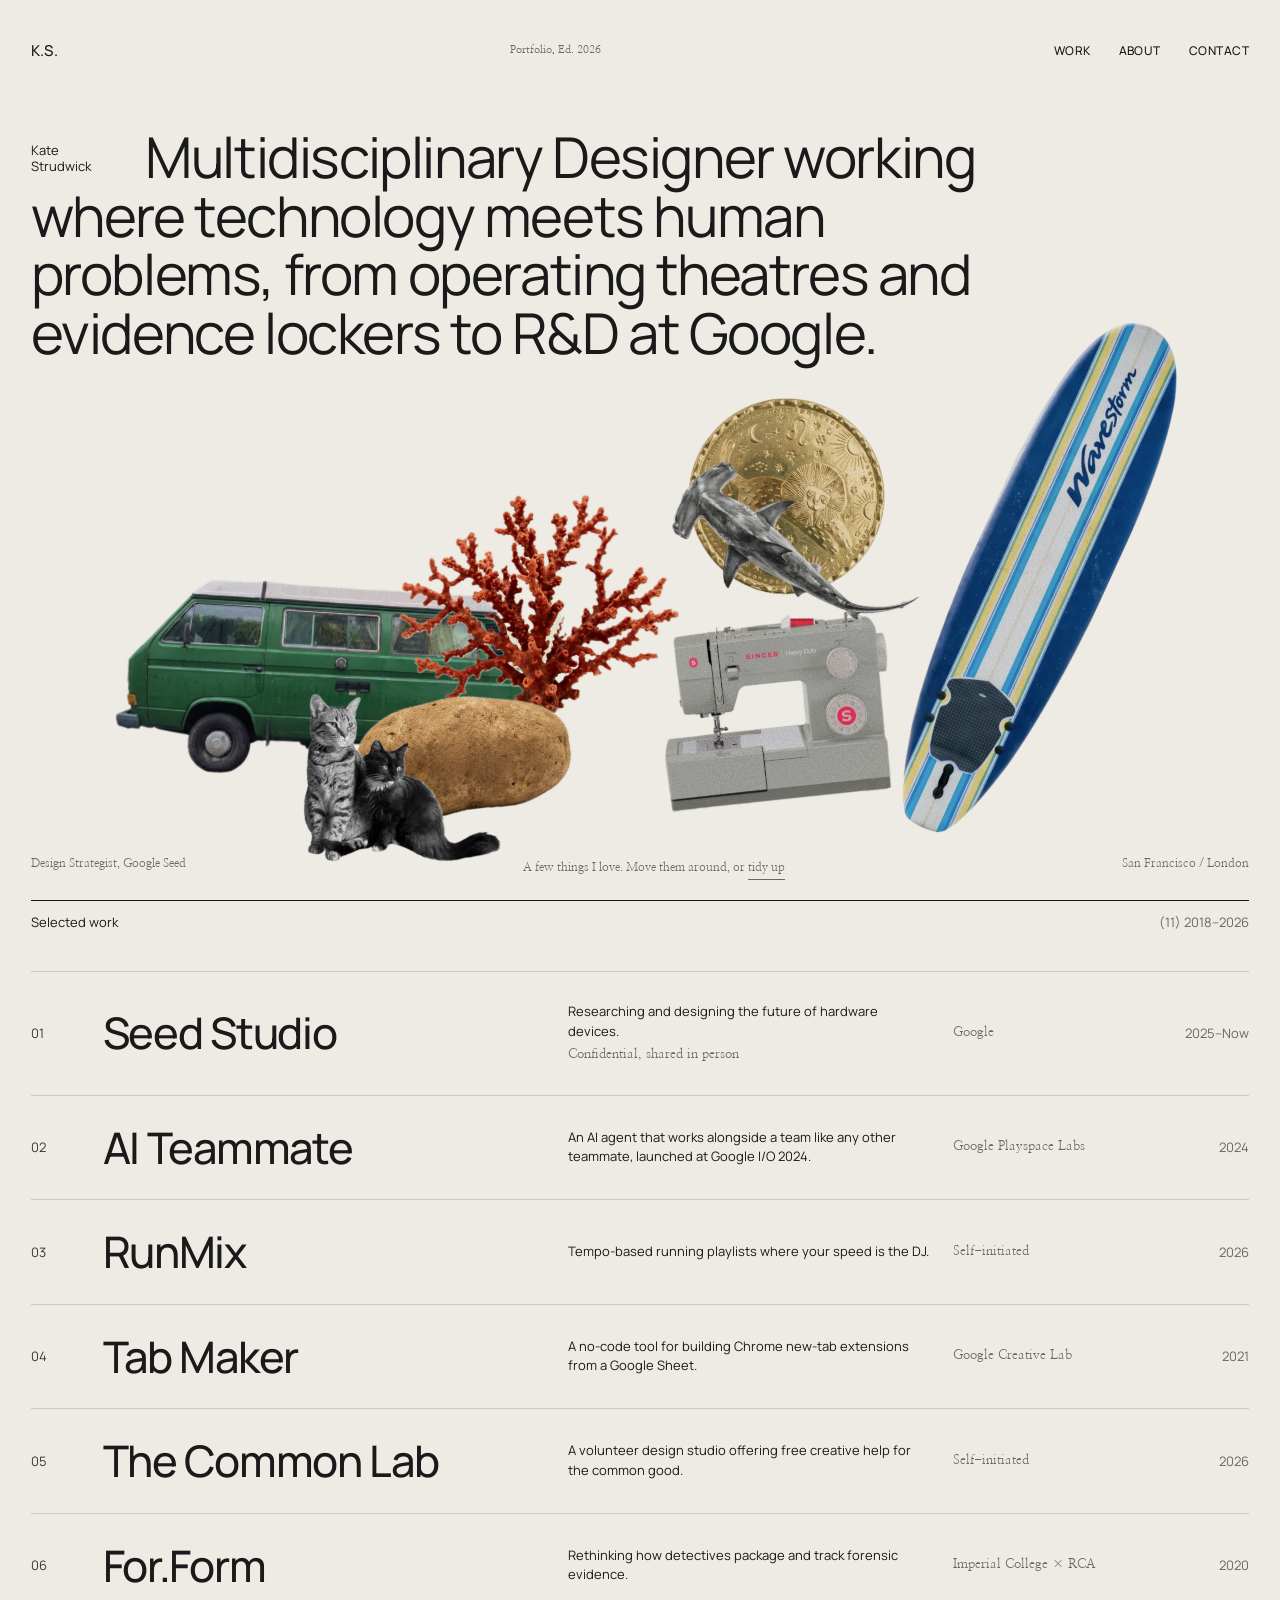
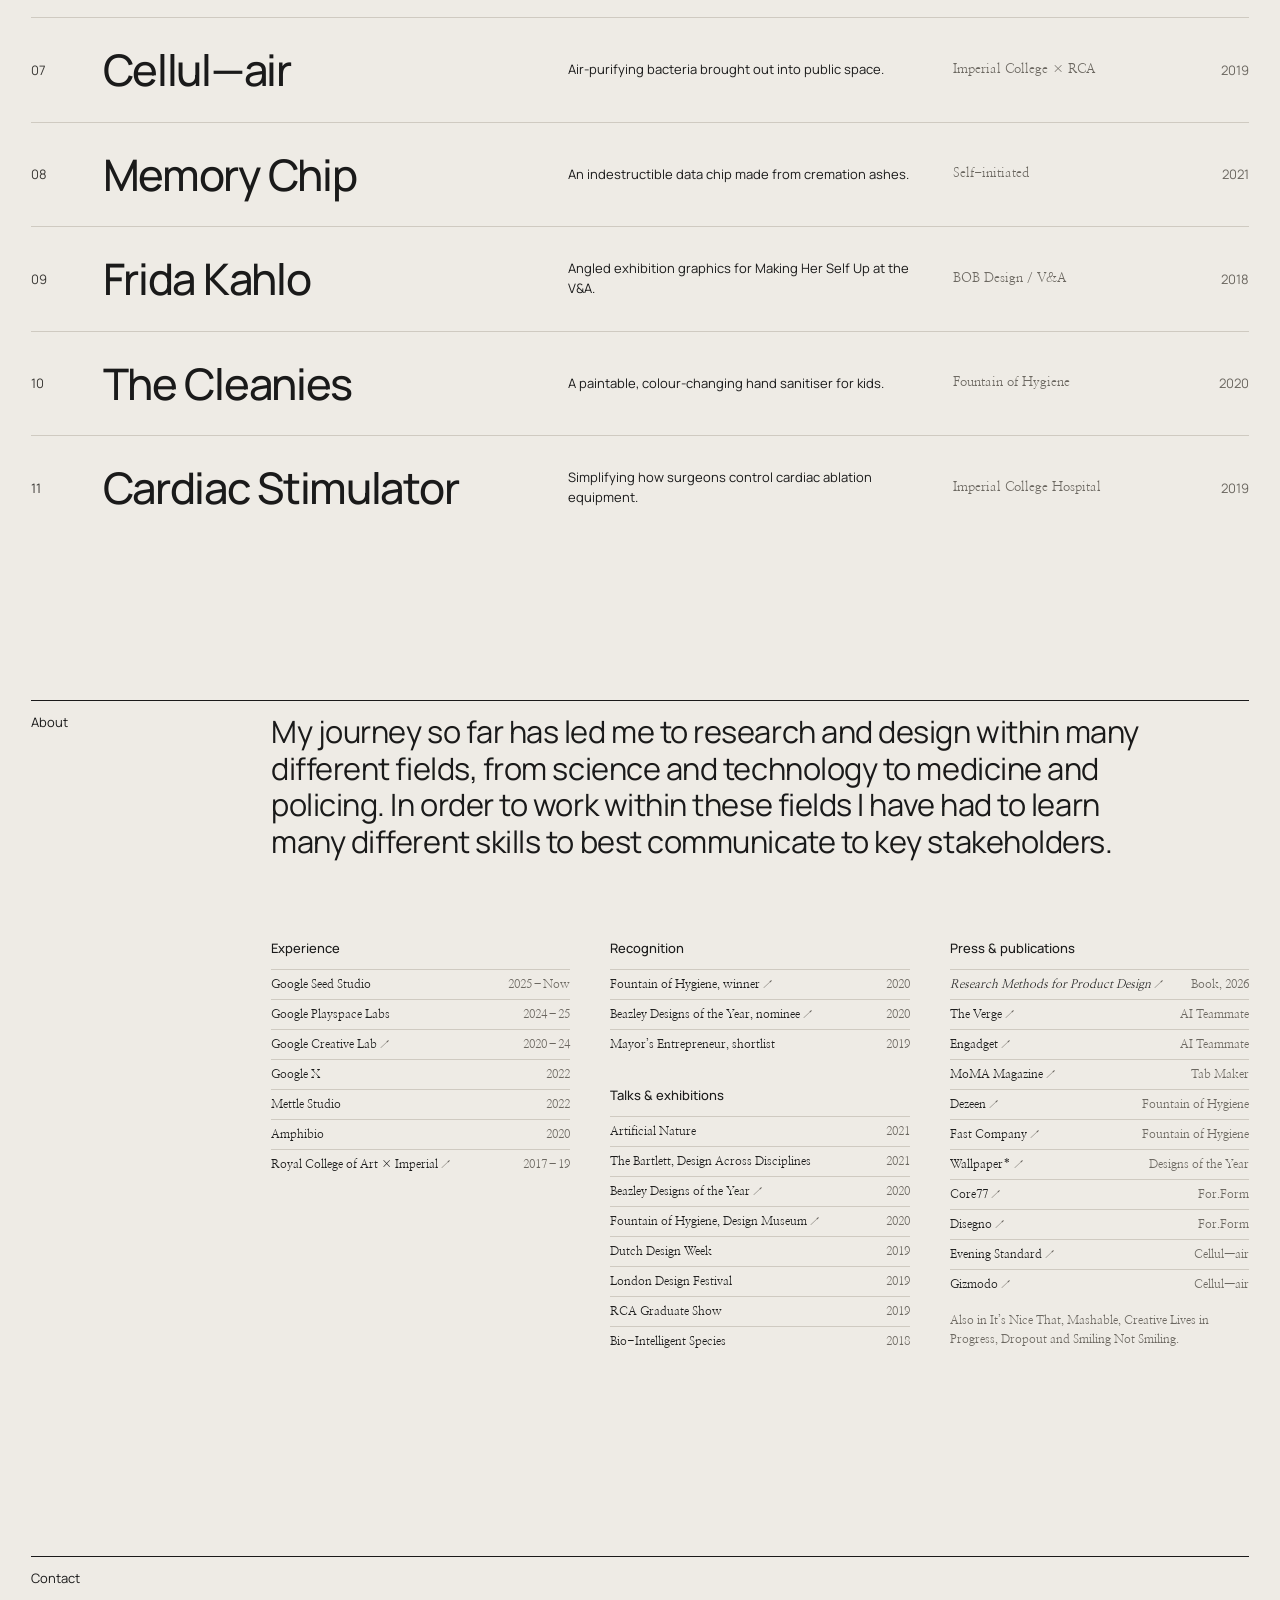
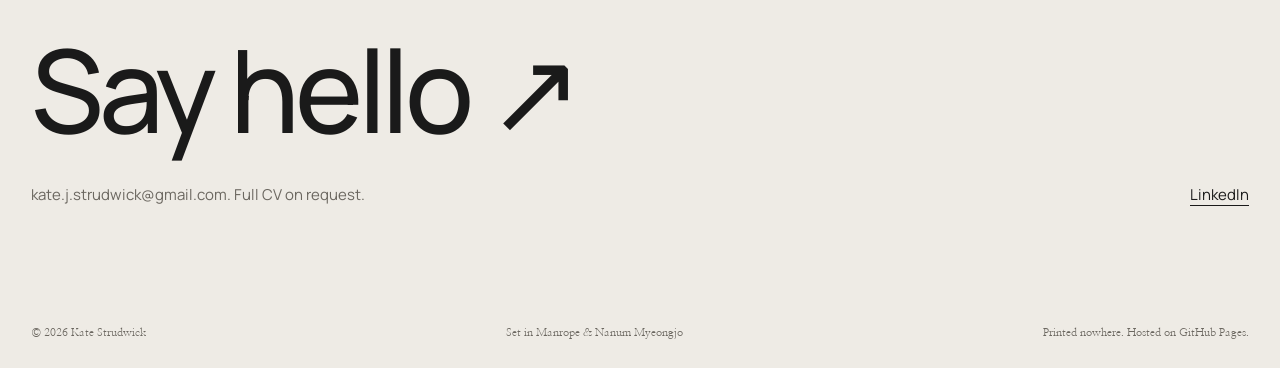
==== commit 34c3bb2c: "Add files via upload" ====
--- a/index.html
+++ b/index.html
@@ -8,6 +8,8 @@
 <meta property="og:title" content="Kate Strudwick">
 <meta property="og:description" content="Kate Strudwick is a multidisciplinary designer working where technology meets human problems, from operating theatres and evidence lockers to R&amp;D at Google.">
 <meta property="og:image" content="https://katestrudwick.com/assets/img/share.jpg">
+<meta property="og:image:width" content="1200">
+<meta property="og:image:height" content="630">
 <meta property="og:url" content="https://katestrudwick.com/">
 <meta name="twitter:card" content="summary_large_image">
 <link rel="icon" href="favicon.svg" type="image/svg+xml">
@@ -35,8 +37,8 @@
 <div class="obj" data-o="220,582,315,0" data-m="15,238,120,0" title="Two cats"><img src="assets/objects/object-7.webp" alt="Two cats" draggable="false"></div>
 </div>
 <div class="hero-meta detail">
-<span>Design Strategist, Google</span>
-<span>A few things I love. Move them around, or <button type="button" class="tidy">drop them again</button></span>
+<span>Design Strategist, Google Seed</span>
+<span>A few things I love. Move them around, or <button type="button" class="tidy">tidy up</button></span>
 <span>San Francisco / London</span>
 </div>
 </section>
@@ -47,7 +49,7 @@
 <div class="row secret" data-hush>
 <span class="n">01</span><span class="t">Seed Studio</span><span class="d">Researching and designing the future of hardware devices.<span class="hush">Confidential, shared in person</span></span><span class="w">Google<span class="y-m">2025–Now</span></span><span class="y">2025–Now</span>
 </div>
-<a class="row" href="ai-teammate/" data-print="assets/img/ai-teammate/print.jpg" data-wide>
+<a class="row" href="ai-teammate/" data-print="assets/img/ai-teammate/print.jpg">
 <span class="n">02</span><span class="t">AI Teammate</span><span class="d">An AI agent that works alongside a team like any other teammate, launched at Google I/O 2024.</span><span class="w">Google Playspace Labs<span class="y-m">2024</span></span><span class="y">2024</span>
 </a>
 <a class="row" href="runmix/" data-print="assets/img/runmix/print.jpg">
--- a/assets/css/site.css
+++ b/assets/css/site.css
@@ -41,7 +41,7 @@
 .tidy:hover{color:var(--ink)}
 
 /* the objects */
-.objects{position:absolute;inset:0;pointer-events:none;z-index:2}
+.objects{position:absolute;top:0;bottom:0;left:calc(-1 * var(--gutter));right:calc(-1 * var(--gutter));overflow:clip;pointer-events:none;z-index:2}
 .obj{position:absolute;pointer-events:auto;touch-action:none;user-select:none;-webkit-user-select:none;cursor:grab}
 .obj:active{cursor:grabbing}
 .obj img{display:block;width:100%;height:auto;pointer-events:none;transition:scale .16s ease;animation:drop 1.1s cubic-bezier(.25,.8,.3,1) both;animation-delay:var(--delay,0ms)}
@@ -60,16 +60,14 @@
 .row .y{flex:0 0 72px;font-size:13px;color:var(--muted);text-align:right}
 .hover-print{position:fixed;left:0;top:0;width:220px;z-index:50;pointer-events:none;box-shadow:0 1px 2px rgba(40,32,20,.16),0 12px 26px rgba(40,32,20,.18);opacity:0;transition:opacity .15s ease}
 .hover-print.on{opacity:1}
-.hover-print.wide{width:320px}
-.hover-print.wide img{aspect-ratio:auto}
 .hover-print .e{display:none}
-.hover-print.hush{width:auto;box-shadow:none}
+.hover-print.hush{width:auto !important;box-shadow:none}
 .hover-print.hush img{display:none}
 .hover-print.hush .e{display:block;font-size:120px;line-height:1}
 .row .hush{display:block;margin-top:4px;font-family:var(--serif);color:var(--muted)}
 .row.secret{cursor:default}
 .row .hush a{color:var(--ink);text-decoration:underline;text-decoration-thickness:1px;text-underline-offset:3px}
-.hover-print img{display:block;width:100%;aspect-ratio:4/5;object-fit:cover}
+.hover-print img{display:block;width:100%;height:auto}
 
 /* ---------- Home: about + contact ---------- */
 .about{display:flex;flex-wrap:wrap;gap:40px;border-top:1px solid var(--ink);margin-top:160px;padding-top:12px}
@@ -112,6 +110,7 @@
 .single .p-stage{cursor:auto}
 .p-foot{display:flex;flex-wrap:wrap;justify-content:space-between;align-items:center;gap:12px 24px;padding:0 var(--gutter) 20px;font-family:var(--serif);font-size:11px}
 .p-foot .cap{flex:1 1 320px;color:var(--muted)}
+.p-foot .cap .note{margin-left:12px;padding-left:12px;border-left:1px solid var(--rule);opacity:.8}
 .p-nav{display:flex;gap:20px;align-items:center;font-variant-numeric:tabular-nums}
 .p-nav button{min-width:44px;min-height:44px;font-family:var(--sans);font-size:14px}
 .p-dots,.p-about{display:none}
